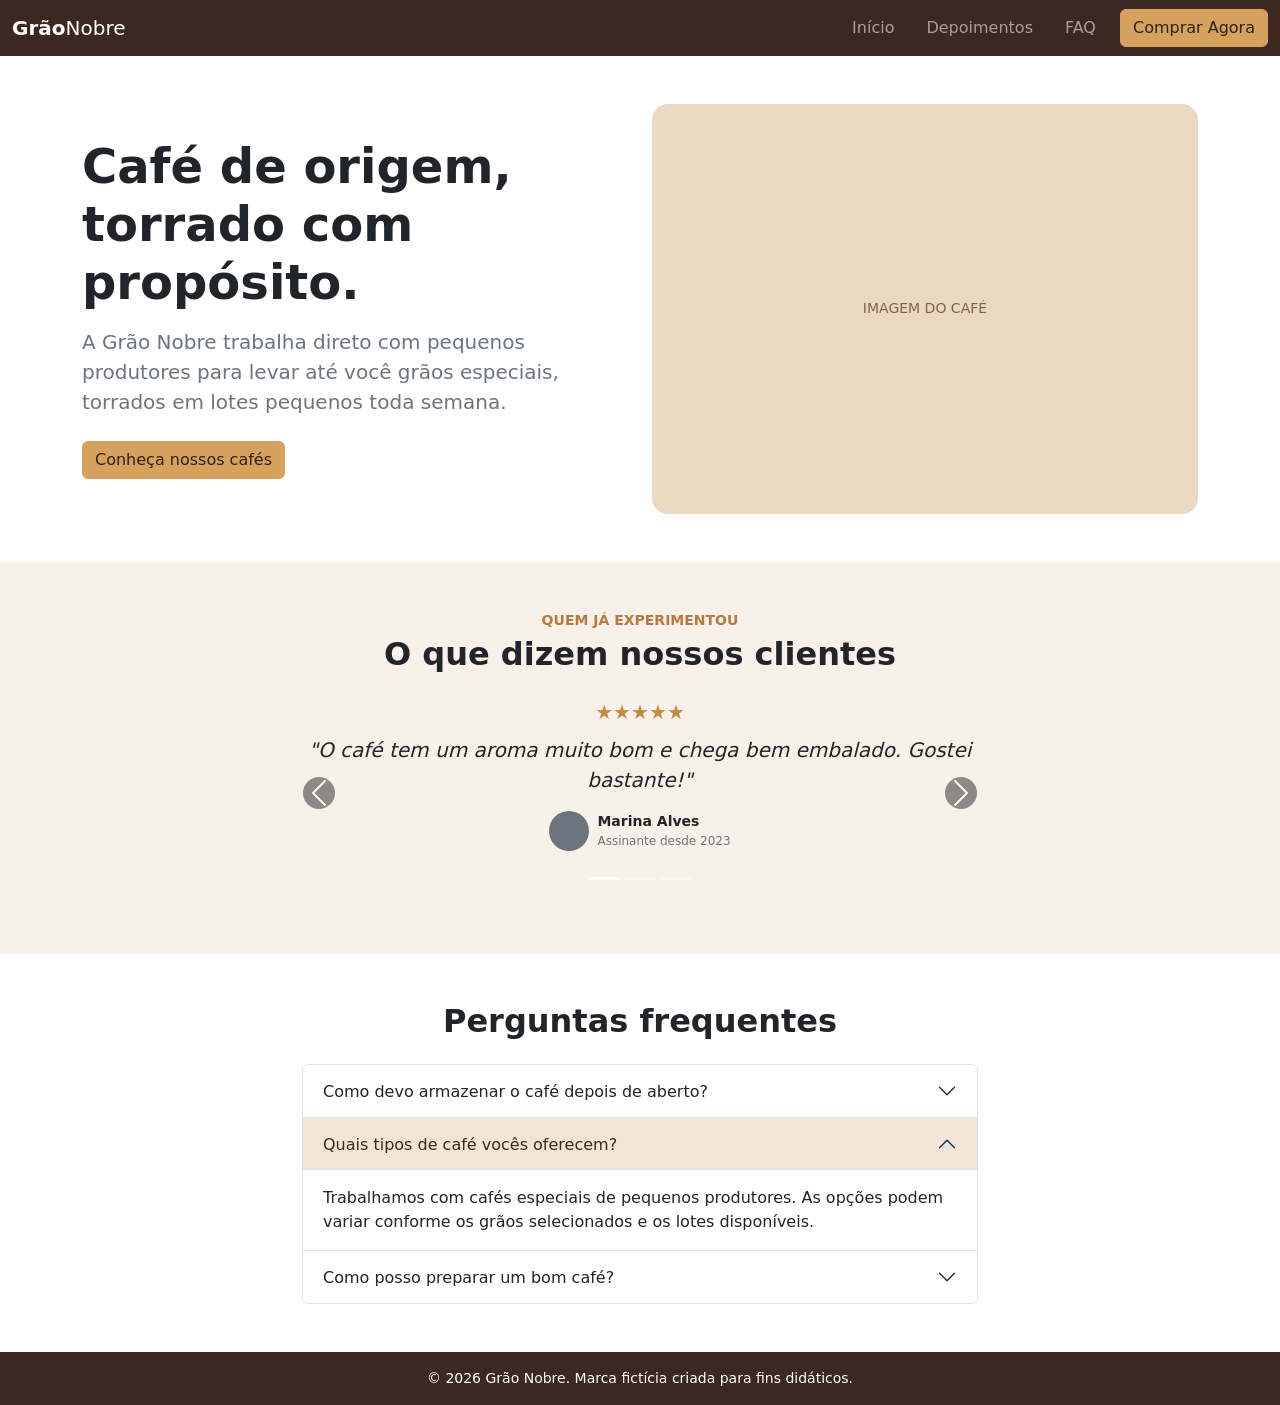
==== .vscode/exercicio1/index.html @ ce4baa93 "feat: final exercicio" ====
<!DOCTYPE html>
<html lang="pt-br">
<head>
    <meta charset="UTF-8">
    <meta name="viewport" content="width=device-width, initial-scale=1.0">
    <link href="https://cdn.jsdelivr.net/npm/bootstrap@5.3.8/dist/css/bootstrap.min.css" rel="stylesheet">
    <title>exercicio</title>
</head>
<body>

    <nav class="navbar navbar-expand-lg navbar-dark" style="background-color: #3b2921;">
        <div class="container-fluid">
            <a class="navbar-brand fw-bold" href="#">Grão<span class="fw-normal">Nobre</span></a>

            <button class="navbar-toggler" type="button" data-bs-toggle="collapse"
                data-bs-target="#navbarSupportedContent" aria-controls="navbarSupportedContent"
                aria-expanded="false" aria-label="Abrir menu">
                <span class="navbar-toggler-icon"></span>
            </button>

            <div class="collapse navbar-collapse" id="navbarSupportedContent">
                <ul class="navbar-nav ms-auto align-items-lg-center gap-3">
                    <li class="nav-item">
                        <a class="nav-link" href="#">Início</a>
                    </li>
                    <li class="nav-item">
                        <a class="nav-link" href="#depoimentos">Depoimentos</a>
                    </li>
                    <li class="nav-item">
                        <a class="nav-link" href="#faq">FAQ</a>
                    </li>
                    <li class="nav-item">
                        <a class="btn" style="background-color: #d6a15d; border-color: #d6a15d; color: #2f2119;" href="#faq">Comprar Agora</a>
                    </li>
                </ul>
            </div>
        </div>
    </nav>

    <section class="py-5">
        <div class="container">
            <div class="row align-items-center gy-4">
                <div class="col-lg-6">
                    <h1 class="display-5 fw-bold mb-3">Café de origem, torrado com propósito.</h1>
                    <p class="text-secondary fs-5">
                        A Grão Nobre trabalha direto com pequenos produtores para levar
                        até você grãos especiais, torrados em lotes pequenos toda semana.
                    </p>
                    <a href="#depoimentos" class="btn mt-2" style="background-color: #d6a15d; border-color: #d6a15d; color: #2f2119;">Conheça nossos cafés</a>
                </div>

                <div class="col-lg-6">
                    <div class="ratio ratio-4x3 rounded-4 overflow-hidden">
                        <div class="d-flex align-items-center justify-content-center text-uppercase small" style="background-color: #ead8c2; color: #80634b; min-height: 300px; width: 100%;">
                            Imagem do café
                        </div>
                    </div>
                </div>
            </div>
        </div>
    </section>

    <section class="py-5" id="depoimentos" style="background-color: #f7f1e9;">
        <div class="container text-center" style="max-width: 700px;">
            <p class="fw-semibold small text-uppercase mb-1" style="color: #b7793f;">Quem já experimentou</p>
            <h2 class="fw-bold mb-4">O que dizem nossos clientes</h2>

            <div id="carrosselDepoimentos" class="carousel slide">
                <div class="carousel-inner">

                    <div class="carousel-item active">
                        <p class="fs-5 mb-2" style="color: #c58b43;">★★★★★</p>
                        <p class="fst-italic fs-5">"O café tem um aroma muito bom e chega bem embalado. Gostei bastante!"</p>
                        <div class="d-flex align-items-center justify-content-center gap-2 mt-3">
                            <div class="bg-secondary rounded-circle" style="width: 40px; height: 40px;"></div>
                            <div class="text-start">
                                <p class="fw-semibold mb-0 small">Marina Alves</p>
                                <p class="text-secondary mb-0" style="font-size: 12px;">Assinante desde 2023</p>
                            </div>
                        </div>
                    </div>

                    <div class="carousel-item">
                        <p class="fs-5 mb-2" style="color: #c58b43;">★★★★★</p>
                        <p class="fst-italic fs-5">"Sempre descubro sabores novos a cada pacote. Dá para perceber o cuidado na escolha dos grãos."</p>
                        <div class="d-flex align-items-center justify-content-center gap-2 mt-3">
                            <div class="bg-secondary rounded-circle" style="width: 40px; height: 40px;"></div>
                            <div class="text-start">
                                <p class="fw-semibold mb-0 small">Rafael Souza</p>
                                <p class="text-secondary mb-0" style="font-size: 12px;">Assinante desde 2024</p>
                            </div>
                        </div>
                    </div>

                    <div class="carousel-item">
                        <p class="fs-5 mb-2" style="color: #c58b43;">★★★★★</p>
                        <p class="fst-italic fs-5">"Fui bem atendida e meu pedido chegou certinho. Com certeza vou comprar novamente."</p>
                        <div class="d-flex align-items-center justify-content-center gap-2 mt-3">
                            <div class="bg-secondary rounded-circle" style="width: 40px; height: 40px;"></div>
                            <div class="text-start">
                                <p class="fw-semibold mb-0 small">Juliana Prado</p>
                                <p class="text-secondary mb-0" style="font-size: 12px;">Assinante desde 2022</p>
                            </div>
                        </div>
                    </div>

                </div>

                <button class="carousel-control-prev" type="button" data-bs-target="#carrosselDepoimentos"
                    data-bs-slide="prev" style="width: 5%;">
                    <span class="carousel-control-prev-icon bg-dark rounded-circle p-2" aria-hidden="true"></span>
                </button>
                <button class="carousel-control-next" type="button" data-bs-target="#carrosselDepoimentos"
                    data-bs-slide="next" style="width: 5%;">
                    <span class="carousel-control-next-icon bg-dark rounded-circle p-2" aria-hidden="true"></span>
                </button>

                <div class="carousel-indicators position-relative mt-3">
                    <button type="button" data-bs-target="#carrosselDepoimentos" data-bs-slide-to="0"
                        class="active" aria-current="true" aria-label="Depoimento 1"></button>
                    <button type="button" data-bs-target="#carrosselDepoimentos" data-bs-slide-to="1"
                        aria-label="Depoimento 2"></button>
                    <button type="button" data-bs-target="#carrosselDepoimentos" data-bs-slide-to="2"
                        aria-label="Depoimento 3"></button>
                </div>
            </div>
        </div>
    </section>

    <section class="py-5" id="faq">
        <div class="container" style="max-width: 700px;">
            <h2 class="fw-bold text-center mb-4">Perguntas frequentes</h2>

            <div class="accordion" id="acordeaoFaq">
                <div class="accordion-item">
                    <h2 class="accordion-header">
                        <button class="accordion-button collapsed" type="button" data-bs-toggle="collapse"
                            data-bs-target="#faq1">
                            Como devo armazenar o café depois de aberto?
                        </button>
                    </h2>
                    <div id="faq1" class="accordion-collapse collapse" data-bs-parent="#acordeaoFaq">
                        <div class="accordion-body">
                            Guarde o café em uma embalagem bem fechada, em um local seco e longe da luz e do calor
                            para ajudar a preservar o aroma e o sabor.
                        </div>
                    </div>
                </div>

                <div class="accordion-item">
                    <h2 class="accordion-header">
                        <button class="accordion-button" style="background-color: #f2e5d5; color: #3b2921;" type="button" data-bs-toggle="collapse"
                            data-bs-target="#faq2">
                            Quais tipos de café vocês oferecem?
                        </button>
                    </h2>
                    <div id="faq2" class="accordion-collapse collapse show" data-bs-parent="#acordeaoFaq">
                        <div class="accordion-body">
                            Trabalhamos com cafés especiais de pequenos produtores. As opções podem variar conforme
                            os grãos selecionados e os lotes disponíveis.
                        </div>
                    </div>
                </div>

                <div class="accordion-item">
                    <h2 class="accordion-header">
                        <button class="accordion-button collapsed" type="button" data-bs-toggle="collapse"
                            data-bs-target="#faq3">
                            Como posso preparar um bom café?
                        </button>
                    </h2>
                    <div id="faq3" class="accordion-collapse collapse" data-bs-parent="#acordeaoFaq">
                        <div class="accordion-body">
                            Use água filtrada e escolha a moagem adequada ao seu método de preparo. Ajuste a
                            quantidade de café e água ao seu gosto para encontrar o sabor ideal para você.
                        </div>
                    </div>
                </div>
            </div>
        </div>
    </section>

    <footer class="text-white text-center py-3" style="background-color: #3b2921;">
        <p class="mb-0 small">© 2026 Grão Nobre. Marca fictícia criada para fins didáticos.</p>
    </footer>

    <script src="https://cdn.jsdelivr.net/npm/bootstrap@5.3.8/dist/js/bootstrap.bundle.min.js"></script>
</body>
</html>
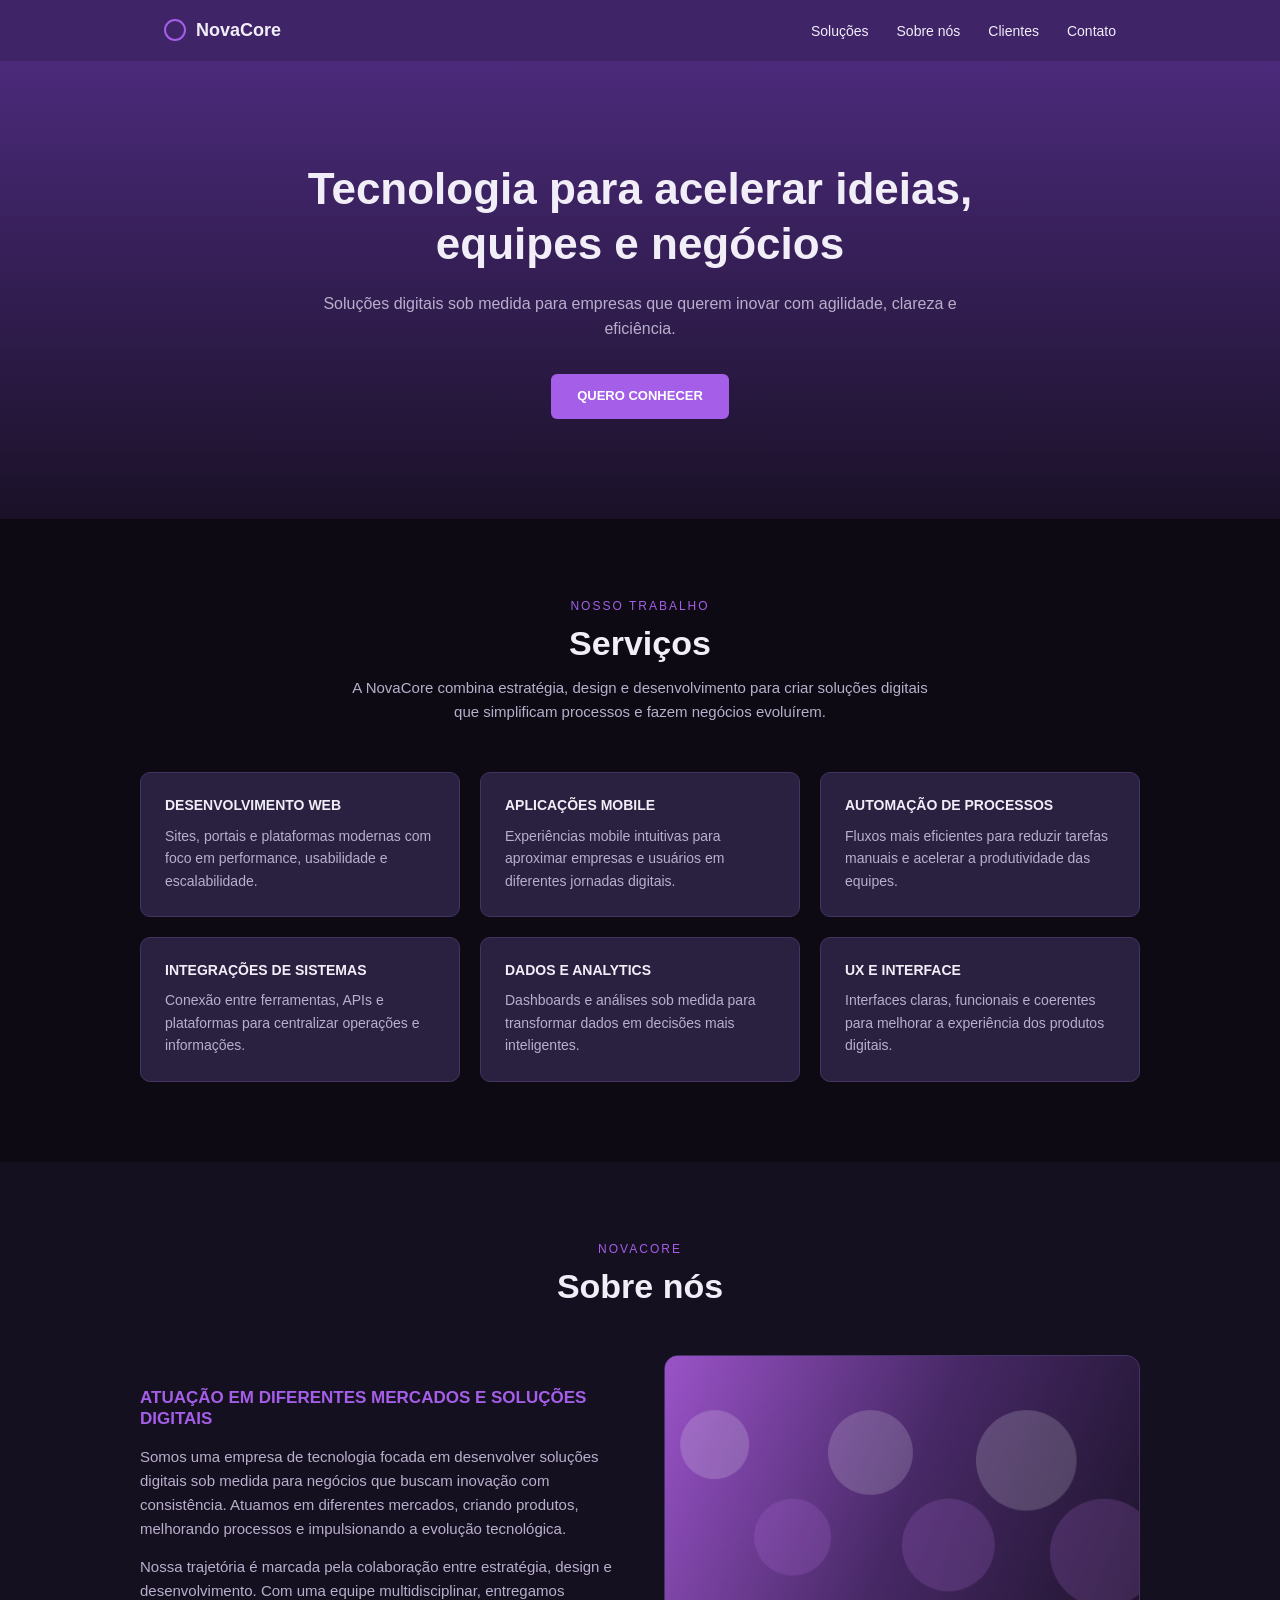
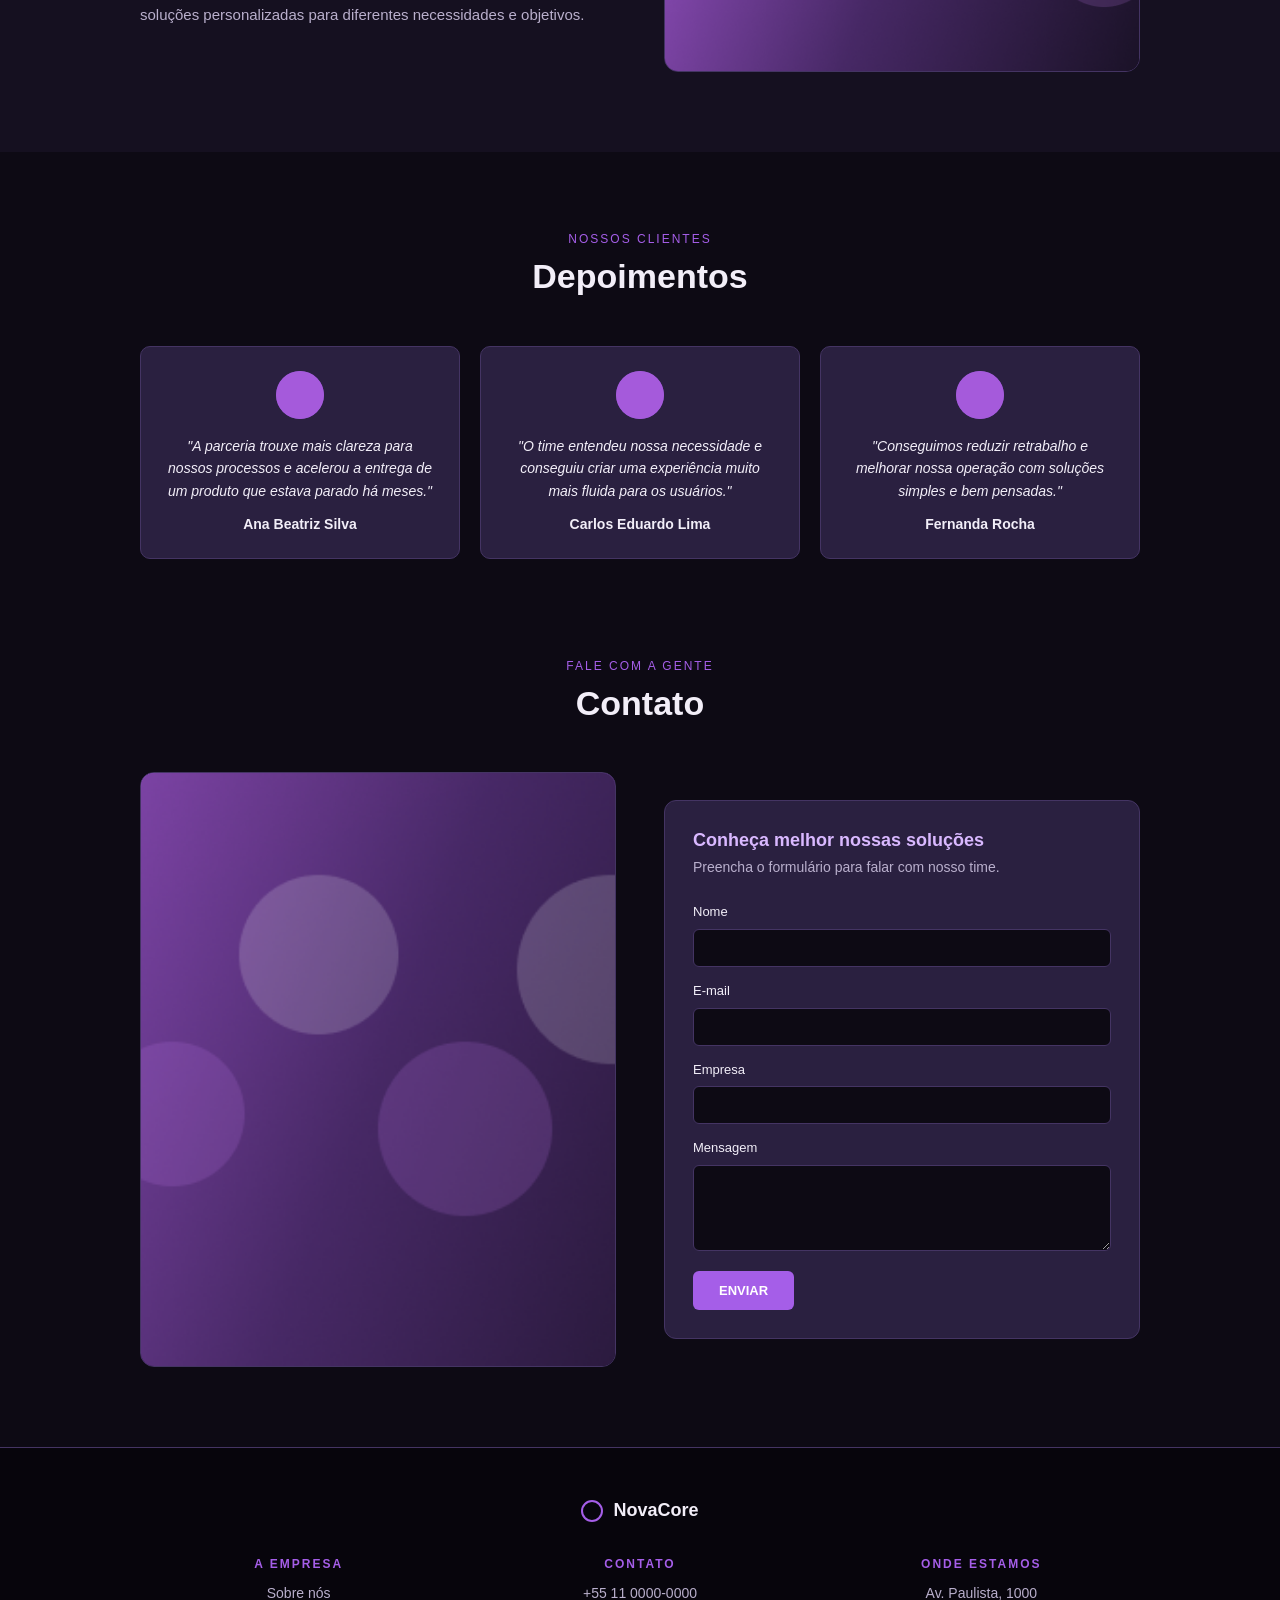
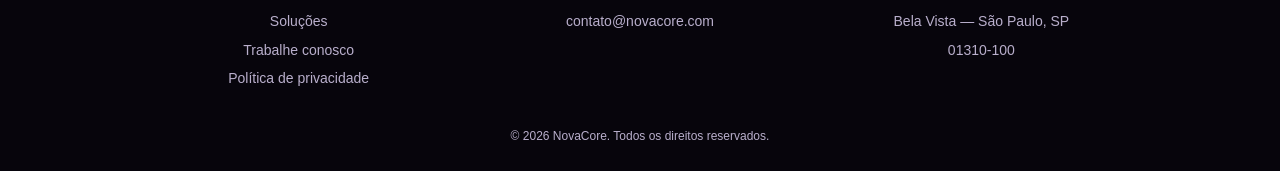
==== commit b02637a1: "fazendo exercicio" ====
--- a/.vscode/exercicio1/index.html
+++ b/.vscode/exercicio1/index.html
@@ -3,187 +3,209 @@
 <head>
     <meta charset="UTF-8">
     <meta name="viewport" content="width=device-width, initial-scale=1.0">
-    <link href="https://cdn.jsdelivr.net/npm/bootstrap@5.3.8/dist/css/bootstrap.min.css" rel="stylesheet">
-    <title>exercicio</title>
+    <title>NovaCore</title>
+    <link rel="stylesheet" href="style.css">
 </head>
 <body>
 
-    <nav class="navbar navbar-expand-lg navbar-dark" style="background-color: #3b2921;">
-        <div class="container-fluid">
-            <a class="navbar-brand fw-bold" href="#">Grão<span class="fw-normal">Nobre</span></a>
-
-            <button class="navbar-toggler" type="button" data-bs-toggle="collapse"
-                data-bs-target="#navbarSupportedContent" aria-controls="navbarSupportedContent"
-                aria-expanded="false" aria-label="Abrir menu">
-                <span class="navbar-toggler-icon"></span>
-            </button>
-
-            <div class="collapse navbar-collapse" id="navbarSupportedContent">
-                <ul class="navbar-nav ms-auto align-items-lg-center gap-3">
-                    <li class="nav-item">
-                        <a class="nav-link" href="#">Início</a>
-                    </li>
-                    <li class="nav-item">
-                        <a class="nav-link" href="#depoimentos">Depoimentos</a>
-                    </li>
-                    <li class="nav-item">
-                        <a class="nav-link" href="#faq">FAQ</a>
-                    </li>
-                    <li class="nav-item">
-                        <a class="btn" style="background-color: #d6a15d; border-color: #d6a15d; color: #2f2119;" href="#faq">Comprar Agora</a>
-                    </li>
+    <header class="header">
+        <div class="header__container">
+            <div class="logo">
+                <span class="logo__icone"></span>
+                NovaCore
+            </div>
+            <nav class="nav">
+                <ul class="nav__lista">
+                    <li><a href="#servicos">Soluções</a></li>
+                    <li><a href="#sobre">Sobre nós</a></li>
+                    <li><a href="#depoimentos">Clientes</a></li>
+                    <li><a href="#contato">Contato</a></li>
                 </ul>
-            </div>
+            </nav>
         </div>
-    </nav>
-
-    <section class="py-5">
-        <div class="container">
-            <div class="row align-items-center gy-4">
-                <div class="col-lg-6">
-                    <h1 class="display-5 fw-bold mb-3">Café de origem, torrado com propósito.</h1>
-                    <p class="text-secondary fs-5">
-                        A Grão Nobre trabalha direto com pequenos produtores para levar
-                        até você grãos especiais, torrados em lotes pequenos toda semana.
-                    </p>
-                    <a href="#depoimentos" class="btn mt-2" style="background-color: #d6a15d; border-color: #d6a15d; color: #2f2119;">Conheça nossos cafés</a>
-                </div>
-
-                <div class="col-lg-6">
-                    <div class="ratio ratio-4x3 rounded-4 overflow-hidden">
-                        <div class="d-flex align-items-center justify-content-center text-uppercase small" style="background-color: #ead8c2; color: #80634b; min-height: 300px; width: 100%;">
-                            Imagem do café
-                        </div>
-                    </div>
-                </div>
-            </div>
+    </header>
+
+    <main>
+        <section class="comeco" id="comeco">
+            <div class="comeco__container">
+                <h1 class="comeco__titulo">Tecnologia para acelerar ideias, equipes e negócios</h1>
+                <p class="comeco__texto">Soluções digitais sob medida para empresas que querem inovar com agilidade, clareza e eficiência.</p>
+                <a href="#contato" class="botao">QUERO CONHECER</a>
+            </div>
+        </section>
+
+        <section class="servicos" id="servicos">
+            <div class="servicos__container-externo">
+
+                <div class="servicos__cabecalho">
+                    <h3 class="servicos__subtitulo">NOSSO TRABALHO</h3>
+                    <h2 class="servicos__titulo">Serviços</h2>
+                    <p class="servicos__paragrafo">A NovaCore combina estratégia, design e desenvolvimento para criar soluções digitais que simplificam processos e fazem negócios evoluírem.</p>
+                </div>
+
+                <div class="servicos__container">
+                    <article class="servicos__card">
+                        <h3>DESENVOLVIMENTO WEB</h3>
+                        <p class="servicos__card__texto">Sites, portais e plataformas modernas com foco em performance, usabilidade e escalabilidade.</p>
+                    </article>
+
+                    <article class="servicos__card">
+                        <h3>APLICAÇÕES MOBILE</h3>
+                        <p class="servicos__card__texto">Experiências mobile intuitivas para aproximar empresas e usuários em diferentes jornadas digitais.</p>
+                    </article>
+
+                    <article class="servicos__card">
+                        <h3>AUTOMAÇÃO DE PROCESSOS</h3>
+                        <p class="servicos__card__texto">Fluxos mais eficientes para reduzir tarefas manuais e acelerar a produtividade das equipes.</p>
+                    </article>
+
+                    <article class="servicos__card">
+                        <h3>INTEGRAÇÕES DE SISTEMAS</h3>
+                        <p class="servicos__card__texto">Conexão entre ferramentas, APIs e plataformas para centralizar operações e informações.</p>
+                    </article>
+
+                    <article class="servicos__card">
+                        <h3>DADOS E ANALYTICS</h3>
+                        <p class="servicos__card__texto">Dashboards e análises sob medida para transformar dados em decisões mais inteligentes.</p>
+                    </article>
+
+                    <article class="servicos__card">
+                        <h3>UX E INTERFACE</h3>
+                        <p class="servicos__card__texto">Interfaces claras, funcionais e coerentes para melhorar a experiência dos produtos digitais.</p>
+                    </article>
+                </div>
+            </div>
+        </section>
+
+        <section class="sobre" id="sobre">
+            <div class="sobre__container-externo">
+
+                <div class="sobre__cabecalho">
+                    <h3 class="sobre__subtitulo">NOVACORE</h3>
+                    <h2 class="sobre__titulo">Sobre nós</h2>
+                </div>
+
+                <div class="sobre__container">
+                    <div class="sobre__texto-bloco">
+                        <h3 class="sobre__destaque">ATUAÇÃO EM DIFERENTES MERCADOS E SOLUÇÕES DIGITAIS</h3>
+                        <p class="sobre__texto">Somos uma empresa de tecnologia focada em desenvolver soluções digitais sob medida para negócios que buscam inovação com consistência. Atuamos em diferentes mercados, criando produtos, melhorando processos e impulsionando a evolução tecnológica.</p>
+                        <p class="sobre__texto">Nossa trajetória é marcada pela colaboração entre estratégia, design e desenvolvimento. Com uma equipe multidisciplinar, entregamos soluções personalizadas para diferentes necessidades e objetivos.</p>
+                    </div>
+
+                    <div class="sobre__imagem">
+                        <img src="./imagens/imagem1.png" alt="Ilustração roxa com círculos">
+                    </div>
+                </div>
+            </div>
+        </section>
+
+        <section class="depoimentos" id="depoimentos">
+            <div class="depoimentos__container-externo">
+
+                <div class="depoimentos__cabecalho">
+                    <h3 class="depoimentos__subtitulo">NOSSOS CLIENTES</h3>
+                    <h2 class="depoimentos__titulo">Depoimentos</h2>
+                </div>
+
+                <div class="depoimentos__container">
+                    <article class="depoimentos__card">
+                        <img src="./imagens/imagem2.png" alt="Foto de Ana Beatriz Silva" class="depoimentos__foto">
+                        <p class="depoimentos__card__texto">"A parceria trouxe mais clareza para nossos processos e acelerou a entrega de um produto que estava parado há meses."</p>
+                        <h3 class="depoimentos__card__titulo">Ana Beatriz Silva</h3>
+                    </article>
+
+                    <article class="depoimentos__card">
+                        <img src="./imagens/imagem2.png" alt="Foto de Carlos Eduardo Lima" class="depoimentos__foto">
+                        <p class="depoimentos__card__texto">"O time entendeu nossa necessidade e conseguiu criar uma experiência muito mais fluida para os usuários."</p>
+                        <h3 class="depoimentos__card__titulo">Carlos Eduardo Lima</h3>
+                    </article>
+
+                    <article class="depoimentos__card">
+                        <img src="./imagens/imagem2.png" alt="Foto de Fernanda Rocha" class="depoimentos__foto">
+                        <p class="depoimentos__card__texto">"Conseguimos reduzir retrabalho e melhorar nossa operação com soluções simples e bem pensadas."</p>
+                        <h3 class="depoimentos__card__titulo">Fernanda Rocha</h3>
+                    </article>
+                </div>
+            </div>
+        </section>
+
+        <section class="contato" id="contato">
+            <div class="contato__container-externo">
+
+                <div class="contato__cabecalho">
+                    <h3 class="contato__subtitulo">FALE COM A GENTE</h3>
+                    <h2 class="contato__titulo">Contato</h2>
+                </div>
+
+                <div class="contato__container">
+                    <div class="contato__imagem">
+                        <img src="./imagens/imagem1.png" alt="Ilustração roxa com círculos">
+                    </div>
+
+                    <div class="contato__card">
+                        <h3 class="contato__card__titulo">Conheça melhor nossas soluções</h3>
+                        <p class="contato__card__texto">Preencha o formulário para falar com nosso time.</p>
+
+                        <form class="contato__form">
+                            <label for="nome">Nome</label>
+                            <input type="text" id="nome" name="nome">
+
+                            <label for="email">E-mail</label>
+                            <input type="email" id="email" name="email">
+
+                            <label for="empresa">Empresa</label>
+                            <input type="text" id="empresa" name="empresa">
+
+                            <label for="mensagem">Mensagem</label>
+                            <textarea id="mensagem" name="mensagem" rows="4"></textarea>
+
+                            <button type="submit" class="botao">ENVIAR</button>
+                        </form>
+                    </div>
+                </div>
+            </div>
+        </section>
+    </main>
+
+    <footer class="footer">
+        <div class="footer__container">
+            <div class="footer__logo">
+                <span class="logo__icone"></span>
+                NovaCore
+            </div>
+
+            <div class="footer__colunas">
+                <div class="footer__coluna">
+                    <h4>A EMPRESA</h4>
+                    <ul>
+                        <li><a href="#sobre">Sobre nós</a></li>
+                        <li><a href="#servicos">Soluções</a></li>
+                        <li><a href="#contato">Trabalhe conosco</a></li>
+                        <li><a href="#comeco">Política de privacidade</a></li>
+                    </ul>
+                </div>
+
+                <div class="footer__coluna">
+                    <h4>CONTATO</h4>
+                    <ul>
+                        <li>+55 11 0000-0000</li>
+                        <li>contato@novacore.com</li>
+                    </ul>
+                </div>
+
+                <div class="footer__coluna">
+                    <h4>ONDE ESTAMOS</h4>
+                    <ul>
+                        <li>Av. Paulista, 1000</li>
+                        <li>Bela Vista — São Paulo, SP</li>
+                        <li>01310-100</li>
+                    </ul>
+                </div>
+            </div>
+
+            <p class="footer__creditos">© 2026 NovaCore. Todos os direitos reservados.</p>
         </div>
-    </section>
-
-    <section class="py-5" id="depoimentos" style="background-color: #f7f1e9;">
-        <div class="container text-center" style="max-width: 700px;">
-            <p class="fw-semibold small text-uppercase mb-1" style="color: #b7793f;">Quem já experimentou</p>
-            <h2 class="fw-bold mb-4">O que dizem nossos clientes</h2>
-
-            <div id="carrosselDepoimentos" class="carousel slide">
-                <div class="carousel-inner">
-
-                    <div class="carousel-item active">
-                        <p class="fs-5 mb-2" style="color: #c58b43;">★★★★★</p>
-                        <p class="fst-italic fs-5">"O café tem um aroma muito bom e chega bem embalado. Gostei bastante!"</p>
-                        <div class="d-flex align-items-center justify-content-center gap-2 mt-3">
-                            <div class="bg-secondary rounded-circle" style="width: 40px; height: 40px;"></div>
-                            <div class="text-start">
-                                <p class="fw-semibold mb-0 small">Marina Alves</p>
-                                <p class="text-secondary mb-0" style="font-size: 12px;">Assinante desde 2023</p>
-                            </div>
-                        </div>
-                    </div>
-
-                    <div class="carousel-item">
-                        <p class="fs-5 mb-2" style="color: #c58b43;">★★★★★</p>
-                        <p class="fst-italic fs-5">"Sempre descubro sabores novos a cada pacote. Dá para perceber o cuidado na escolha dos grãos."</p>
-                        <div class="d-flex align-items-center justify-content-center gap-2 mt-3">
-                            <div class="bg-secondary rounded-circle" style="width: 40px; height: 40px;"></div>
-                            <div class="text-start">
-                                <p class="fw-semibold mb-0 small">Rafael Souza</p>
-                                <p class="text-secondary mb-0" style="font-size: 12px;">Assinante desde 2024</p>
-                            </div>
-                        </div>
-                    </div>
-
-                    <div class="carousel-item">
-                        <p class="fs-5 mb-2" style="color: #c58b43;">★★★★★</p>
-                        <p class="fst-italic fs-5">"Fui bem atendida e meu pedido chegou certinho. Com certeza vou comprar novamente."</p>
-                        <div class="d-flex align-items-center justify-content-center gap-2 mt-3">
-                            <div class="bg-secondary rounded-circle" style="width: 40px; height: 40px;"></div>
-                            <div class="text-start">
-                                <p class="fw-semibold mb-0 small">Juliana Prado</p>
-                                <p class="text-secondary mb-0" style="font-size: 12px;">Assinante desde 2022</p>
-                            </div>
-                        </div>
-                    </div>
-
-                </div>
-
-                <button class="carousel-control-prev" type="button" data-bs-target="#carrosselDepoimentos"
-                    data-bs-slide="prev" style="width: 5%;">
-                    <span class="carousel-control-prev-icon bg-dark rounded-circle p-2" aria-hidden="true"></span>
-                </button>
-                <button class="carousel-control-next" type="button" data-bs-target="#carrosselDepoimentos"
-                    data-bs-slide="next" style="width: 5%;">
-                    <span class="carousel-control-next-icon bg-dark rounded-circle p-2" aria-hidden="true"></span>
-                </button>
-
-                <div class="carousel-indicators position-relative mt-3">
-                    <button type="button" data-bs-target="#carrosselDepoimentos" data-bs-slide-to="0"
-                        class="active" aria-current="true" aria-label="Depoimento 1"></button>
-                    <button type="button" data-bs-target="#carrosselDepoimentos" data-bs-slide-to="1"
-                        aria-label="Depoimento 2"></button>
-                    <button type="button" data-bs-target="#carrosselDepoimentos" data-bs-slide-to="2"
-                        aria-label="Depoimento 3"></button>
-                </div>
-            </div>
-        </div>
-    </section>
-
-    <section class="py-5" id="faq">
-        <div class="container" style="max-width: 700px;">
-            <h2 class="fw-bold text-center mb-4">Perguntas frequentes</h2>
-
-            <div class="accordion" id="acordeaoFaq">
-                <div class="accordion-item">
-                    <h2 class="accordion-header">
-                        <button class="accordion-button collapsed" type="button" data-bs-toggle="collapse"
-                            data-bs-target="#faq1">
-                            Como devo armazenar o café depois de aberto?
-                        </button>
-                    </h2>
-                    <div id="faq1" class="accordion-collapse collapse" data-bs-parent="#acordeaoFaq">
-                        <div class="accordion-body">
-                            Guarde o café em uma embalagem bem fechada, em um local seco e longe da luz e do calor
-                            para ajudar a preservar o aroma e o sabor.
-                        </div>
-                    </div>
-                </div>
-
-                <div class="accordion-item">
-                    <h2 class="accordion-header">
-                        <button class="accordion-button" style="background-color: #f2e5d5; color: #3b2921;" type="button" data-bs-toggle="collapse"
-                            data-bs-target="#faq2">
-                            Quais tipos de café vocês oferecem?
-                        </button>
-                    </h2>
-                    <div id="faq2" class="accordion-collapse collapse show" data-bs-parent="#acordeaoFaq">
-                        <div class="accordion-body">
-                            Trabalhamos com cafés especiais de pequenos produtores. As opções podem variar conforme
-                            os grãos selecionados e os lotes disponíveis.
-                        </div>
-                    </div>
-                </div>
-
-                <div class="accordion-item">
-                    <h2 class="accordion-header">
-                        <button class="accordion-button collapsed" type="button" data-bs-toggle="collapse"
-                            data-bs-target="#faq3">
-                            Como posso preparar um bom café?
-                        </button>
-                    </h2>
-                    <div id="faq3" class="accordion-collapse collapse" data-bs-parent="#acordeaoFaq">
-                        <div class="accordion-body">
-                            Use água filtrada e escolha a moagem adequada ao seu método de preparo. Ajuste a
-                            quantidade de café e água ao seu gosto para encontrar o sabor ideal para você.
-                        </div>
-                    </div>
-                </div>
-            </div>
-        </div>
-    </section>
-
-    <footer class="text-white text-center py-3" style="background-color: #3b2921;">
-        <p class="mb-0 small">© 2026 Grão Nobre. Marca fictícia criada para fins didáticos.</p>
     </footer>
 
-    <script src="https://cdn.jsdelivr.net/npm/bootstrap@5.3.8/dist/js/bootstrap.bundle.min.js"></script>
 </body>
 </html>
--- a/.vscode/exercicio1/style.css
+++ b/.vscode/exercicio1/style.css
@@ -0,0 +1,433 @@
+* {
+    margin: 0;
+    padding: 0;
+    box-sizing: border-box;
+}
+
+ul {
+    list-style: none;
+}
+
+a {
+    text-decoration: none;
+    color: inherit;
+}
+
+img {
+    width: 100%;
+    display: block;
+    object-fit: cover;
+}
+
+button {
+    font-family: inherit;
+    border: none;
+    cursor: pointer;
+}
+
+input,
+textarea {
+    font-family: inherit;
+    width: 100%;
+}
+
+:root {
+    --bg-preto: #0d0a14;
+    --bg-roxo-escuro: #151020;
+    --bg-card: #2a2040;
+    --roxo: #a55ee8;
+    --roxo-hover: #8a3fd1;
+    --roxo-claro: #d9b8ff;
+    --branco: #f2eef8;
+    --texto-secundario: #b9afcc;
+    --borda: #443463;
+
+    --fonte: 'Segoe UI', Arial, sans-serif;
+    --container: 1000px;
+}
+
+body {
+    font-family: var(--fonte);
+    background-color: var(--bg-preto);
+    color: var(--branco);
+    line-height: 1.6;
+}
+
+h1, h2, h3, h4 {
+    font-weight: 700;
+    line-height: 1.25;
+}
+
+/* ---------- Header ---------- */
+.header {
+    background-color: #3f2468;
+    position: sticky;
+    top: 0;
+    width: 100%;
+    z-index: 100;
+}
+
+.header__container {
+    max-width: var(--container);
+    margin: 0 auto;
+    padding: 16px 24px;
+    display: flex;
+    align-items: center;
+    justify-content: space-between;
+}
+
+.logo {
+    display: flex;
+    align-items: center;
+    gap: 10px;
+    font-weight: 700;
+    font-size: 18px;
+}
+
+.logo__icone {
+    width: 22px;
+    height: 22px;
+    border-radius: 50%;
+    border: 2px solid var(--roxo);
+}
+
+.nav__lista {
+    display: flex;
+    gap: 28px;
+}
+
+.nav__lista a {
+    font-size: 14px;
+    transition: color 0.3s ease;
+}
+
+.nav__lista a:hover {
+    color: var(--roxo-claro);
+}
+
+/* ---------- Começo ---------- */
+.comeco {
+    background: linear-gradient(180deg, #4b2a7b, #1a1128);
+    padding: 100px 24px;
+    text-align: center;
+}
+
+.comeco__container {
+    max-width: 700px;
+    margin: 0 auto;
+}
+
+.comeco__titulo {
+    font-size: 44px;
+    margin-bottom: 20px;
+}
+
+.comeco__texto {
+    color: var(--texto-secundario);
+    margin-bottom: 32px;
+}
+
+.botao {
+    display: inline-block;
+    background-color: var(--roxo);
+    color: #fff;
+    padding: 12px 26px;
+    border-radius: 6px;
+    font-size: 13px;
+    font-weight: 700;
+    transition: background-color 0.3s ease;
+}
+
+.botao:hover {
+    background-color: var(--roxo-hover);
+}
+
+/* ---------- Cabeçalhos das seções ---------- */
+.servicos__cabecalho,
+.sobre__cabecalho,
+.depoimentos__cabecalho,
+.contato__cabecalho {
+    text-align: center;
+    max-width: 600px;
+    margin: 0 auto 48px;
+}
+
+.servicos__subtitulo,
+.sobre__subtitulo,
+.depoimentos__subtitulo,
+.contato__subtitulo {
+    color: var(--roxo);
+    font-size: 12px;
+    font-weight: 400;
+    letter-spacing: 2px;
+    margin-bottom: 8px;
+}
+
+.servicos__titulo,
+.sobre__titulo,
+.depoimentos__titulo,
+.contato__titulo {
+    font-size: 34px;
+    margin-bottom: 12px;
+}
+
+.servicos__paragrafo {
+    color: var(--texto-secundario);
+    font-size: 15px;
+}
+
+/* ---------- Serviços ---------- */
+.servicos,
+.sobre,
+.depoimentos,
+.contato {
+    padding: 80px 24px;
+}
+
+.servicos__container-externo,
+.sobre__container-externo,
+.depoimentos__container-externo,
+.contato__container-externo {
+    max-width: var(--container);
+    margin: 0 auto;
+}
+
+.servicos__container,
+.depoimentos__container {
+    display: grid;
+    grid-template-columns: repeat(3, 1fr);
+    gap: 20px;
+}
+
+.servicos__card,
+.depoimentos__card {
+    background-color: var(--bg-card);
+    border: 1px solid var(--borda);
+    border-radius: 10px;
+    padding: 24px;
+    transition: border-color 0.3s ease;
+}
+
+.servicos__card:hover,
+.depoimentos__card:hover {
+    border-color: var(--roxo);
+}
+
+.servicos__card h3 {
+    font-size: 14px;
+    margin-bottom: 10px;
+}
+
+.servicos__card__texto {
+    font-size: 14px;
+    color: var(--texto-secundario);
+}
+
+/* ---------- Sobre ---------- */
+.sobre {
+    background-color: var(--bg-roxo-escuro);
+}
+
+.sobre__container,
+.contato__container {
+    display: grid;
+    grid-template-columns: 1fr 1fr;
+    gap: 48px;
+    align-items: center;
+}
+
+.sobre__destaque {
+    color: var(--roxo);
+    font-size: 17px;
+    margin-bottom: 16px;
+}
+
+.sobre__texto {
+    color: var(--texto-secundario);
+    font-size: 15px;
+    margin-bottom: 14px;
+}
+
+.sobre__imagem img,
+.contato__imagem img {
+    border-radius: 14px;
+    background: linear-gradient(160deg, #9b59dd, #2a1647 70%, #120c1e);
+    border: 1px solid var(--borda);
+    aspect-ratio: 3 / 2;
+}
+
+/* ---------- Depoimentos ---------- */
+.depoimentos__card {
+    text-align: center;
+}
+
+.depoimentos__foto {
+    width: 48px;
+    height: 48px;
+    border-radius: 50%;
+    background-color: var(--roxo);
+    margin: 0 auto 16px;
+}
+
+.depoimentos__card__texto {
+    font-size: 14px;
+    font-style: italic;
+    margin-bottom: 14px;
+}
+
+.depoimentos__card__titulo {
+    font-size: 14px;
+}
+
+/* ---------- Contato ---------- */
+.contato {
+    padding-top: 20px;
+}
+
+.contato__imagem img {
+    aspect-ratio: 4 / 5;
+}
+
+.contato__card {
+    background-color: var(--bg-card);
+    border: 1px solid var(--borda);
+    border-radius: 12px;
+    padding: 28px;
+}
+
+.contato__card__titulo {
+    color: var(--roxo-claro);
+    font-size: 18px;
+    margin-bottom: 4px;
+}
+
+.contato__card__texto {
+    color: var(--texto-secundario);
+    font-size: 14px;
+    margin-bottom: 16px;
+}
+
+.contato__form {
+    display: grid;
+    gap: 6px;
+}
+
+.contato__form label {
+    font-size: 13px;
+    margin-top: 8px;
+}
+
+.contato__form input,
+.contato__form textarea {
+    background-color: var(--bg-preto);
+    border: 1px solid var(--borda);
+    border-radius: 6px;
+    padding: 10px 12px;
+    color: var(--branco);
+    font-size: 14px;
+}
+
+.contato__form input:focus,
+.contato__form textarea:focus {
+    outline: none;
+    border-color: var(--roxo);
+}
+
+.contato__form .botao {
+    margin-top: 14px;
+    justify-self: start;
+}
+
+/* ---------- Footer ---------- */
+.footer {
+    background-color: #07050c;
+    border-top: 1px solid var(--borda);
+    padding: 48px 24px 24px;
+}
+
+.footer__container {
+    max-width: var(--container);
+    margin: 0 auto;
+}
+
+.footer__logo {
+    display: flex;
+    align-items: center;
+    justify-content: center;
+    gap: 10px;
+    font-weight: 700;
+    font-size: 18px;
+    margin-bottom: 32px;
+}
+
+.footer__colunas {
+    display: grid;
+    grid-template-columns: repeat(3, 1fr);
+    gap: 24px;
+    text-align: center;
+}
+
+.footer__coluna h4 {
+    color: var(--roxo);
+    font-size: 12px;
+    letter-spacing: 2px;
+    margin-bottom: 10px;
+}
+
+.footer__coluna li {
+    font-size: 14px;
+    color: var(--texto-secundario);
+    margin-bottom: 6px;
+}
+
+.footer__coluna a:hover {
+    color: var(--branco);
+}
+
+.footer__creditos {
+    margin-top: 32px;
+    font-size: 12px;
+    color: var(--texto-secundario);
+    text-align: center;
+}
+
+/* ---------- Responsivo ---------- */
+@media (max-width: 1024px) {
+    .servicos__container {
+        grid-template-columns: repeat(2, 1fr);
+    }
+
+    .depoimentos__container {
+        grid-template-columns: 1fr;
+    }
+}
+
+@media (max-width: 700px) {
+    .header__container {
+        flex-direction: column;
+        gap: 10px;
+    }
+
+    .nav__lista {
+        gap: 16px;
+    }
+
+    .comeco {
+        padding: 70px 24px;
+    }
+
+    .comeco__titulo {
+        font-size: 30px;
+    }
+
+    .servicos__container,
+    .sobre__container,
+    .contato__container,
+    .footer__colunas {
+        grid-template-columns: 1fr;
+    }
+
+    .contato__imagem img {
+        aspect-ratio: 3 / 2;
+    }
+}
